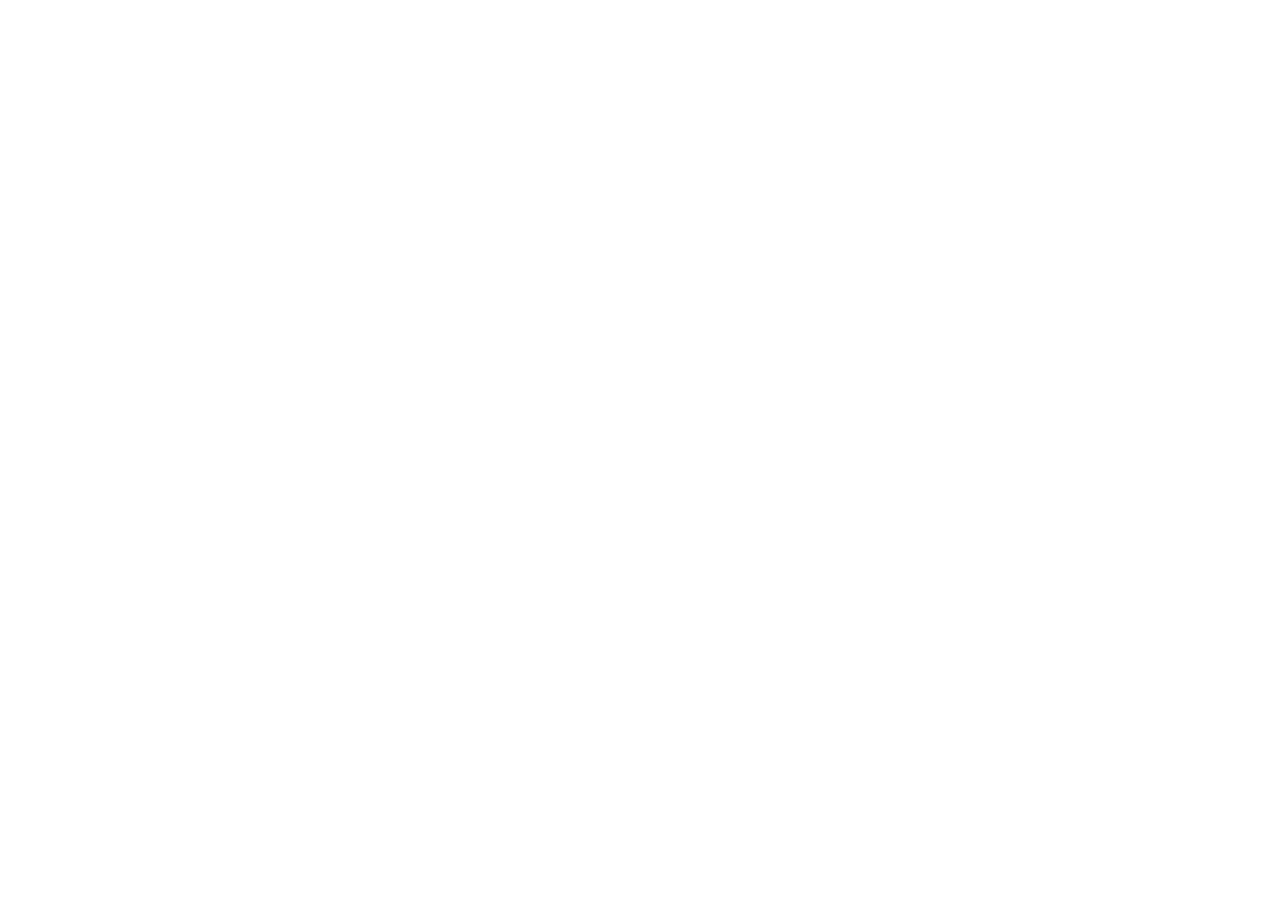
==== goals.html @ 1e7bc643 "Add files via upload" ====
<!doctype html>
<html lang="en" data-page="goals">
<head>
<meta charset="utf-8">
<meta name="viewport" content="width=device-width, initial-scale=1, viewport-fit=cover">
<title>修正 — Movement Goals · 復帰</title>
<script>
/* set theme before paint to avoid flash */
(function(){try{var t=localStorage.getItem('theme');if(!t){t=(window.matchMedia&&matchMedia('(prefers-color-scheme: light)').matches)?'light':'dark';}document.documentElement.setAttribute('data-theme',t);}catch(e){document.documentElement.setAttribute('data-theme','dark');}})();
</script>
<link rel="stylesheet" href="css/tokens.css">
<link rel="stylesheet" href="css/base.css">
<link rel="stylesheet" href="css/components.css">
</head>
<body>
<div id="app"></div>
<script src="js/store.js"></script>
<script src="js/data.js"></script>
<script src="js/theme.js"></script>
<script src="js/components.js"></script>
<script src="js/chrome.js"></script>
<script src="js/goals.page.js"></script>
</body>
</html>
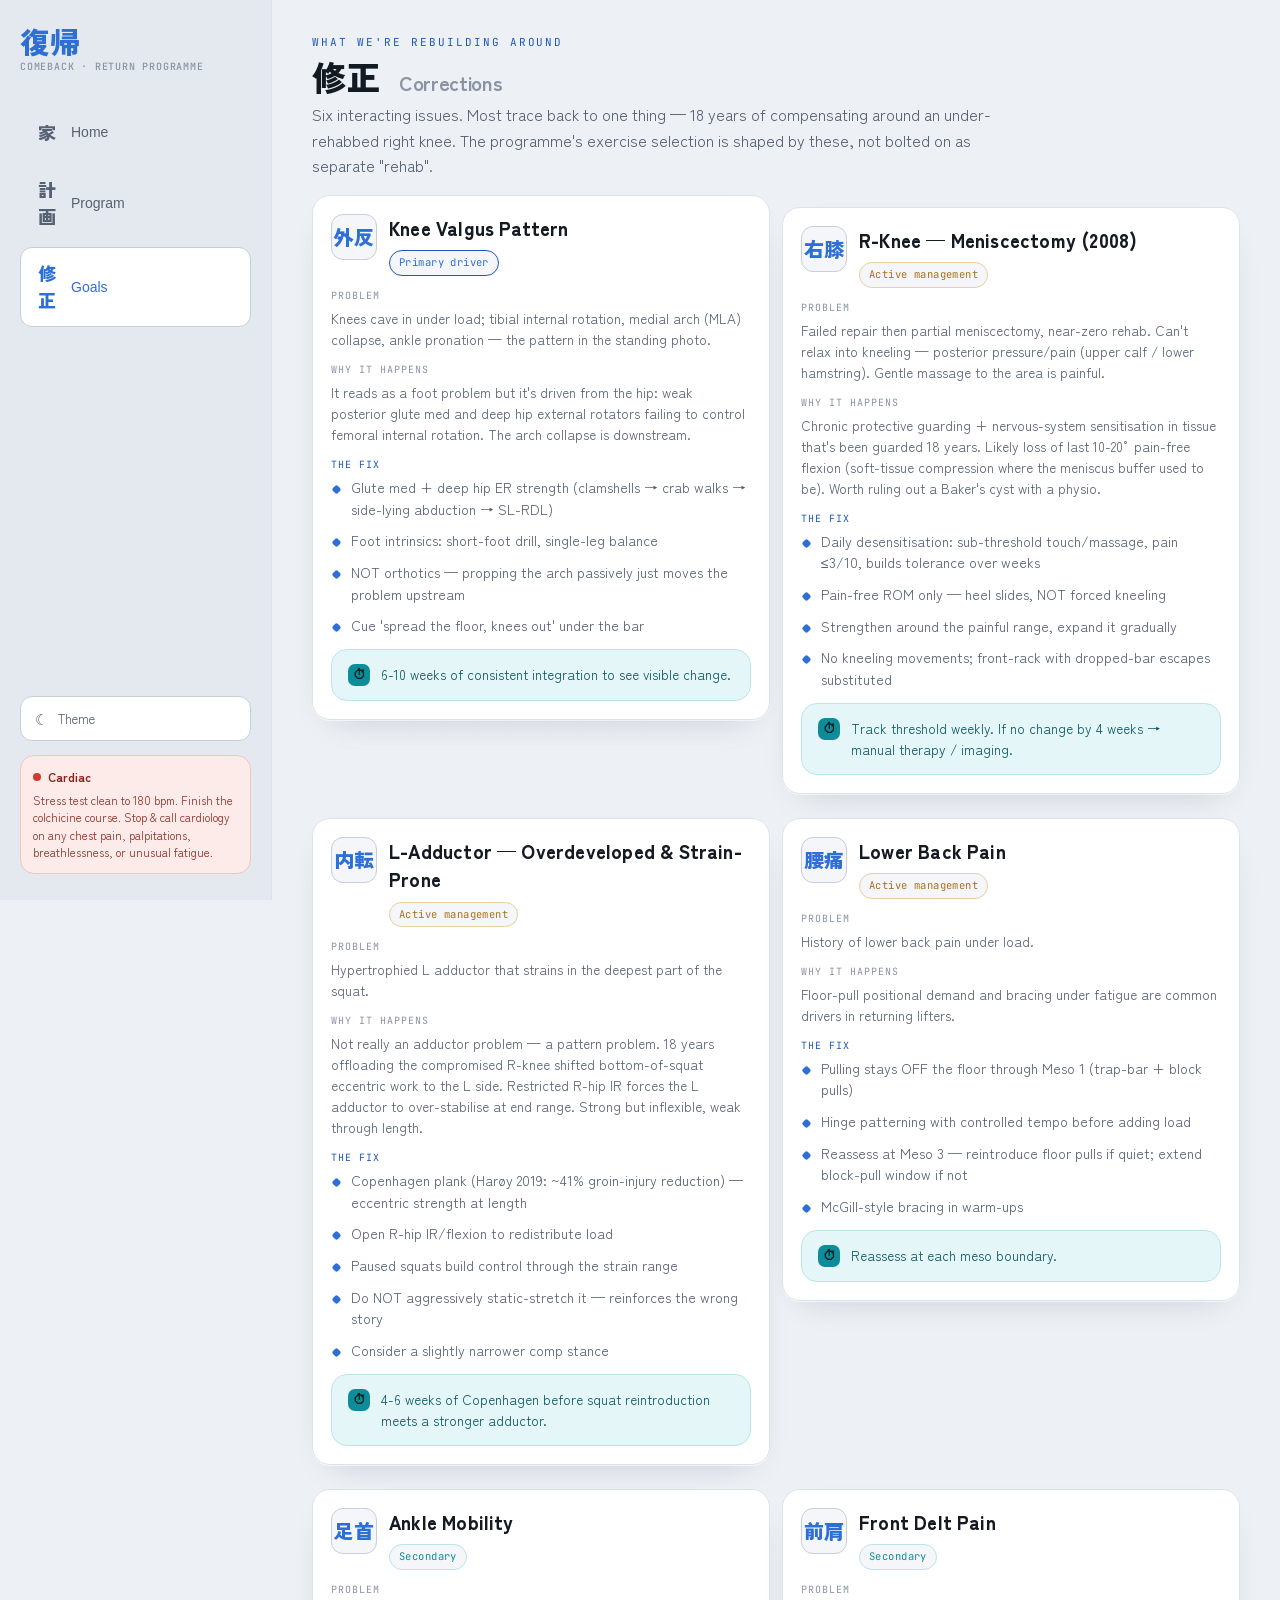
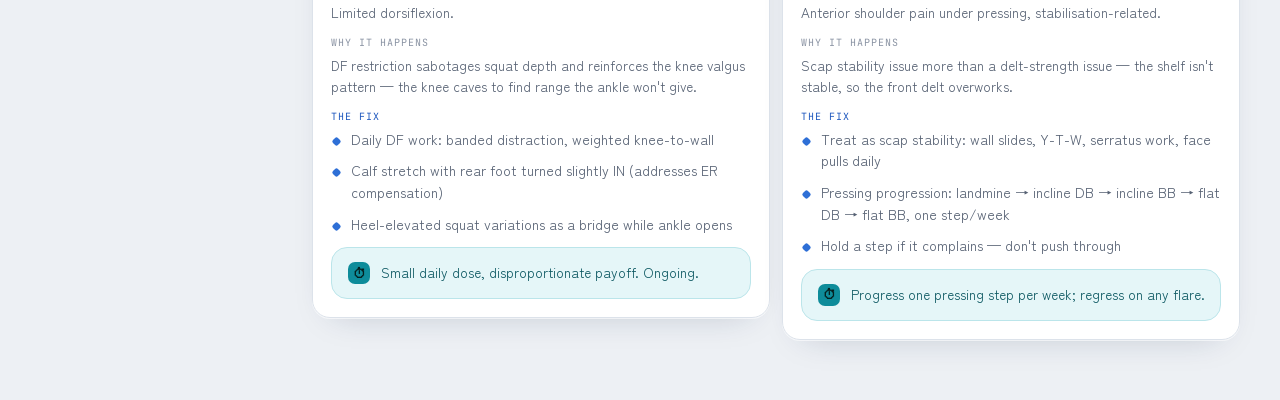
==== commit a8129ace: "Add files via upload" ====
--- a/goals.html
+++ b/goals.html
@@ -8,17 +8,17 @@
 /* set theme before paint to avoid flash */
 (function(){try{var t=localStorage.getItem('theme');if(!t){t=(window.matchMedia&&matchMedia('(prefers-color-scheme: light)').matches)?'light':'dark';}document.documentElement.setAttribute('data-theme',t);}catch(e){document.documentElement.setAttribute('data-theme','dark');}})();
 </script>
-<link rel="stylesheet" href="css/tokens.css">
-<link rel="stylesheet" href="css/base.css">
-<link rel="stylesheet" href="css/components.css">
+<link rel="stylesheet" href="tokens.css">
+<link rel="stylesheet" href="base.css">
+<link rel="stylesheet" href="components.css">
 </head>
 <body>
 <div id="app"></div>
-<script src="js/store.js"></script>
-<script src="js/data.js"></script>
-<script src="js/theme.js"></script>
-<script src="js/components.js"></script>
-<script src="js/chrome.js"></script>
-<script src="js/goals.page.js"></script>
+<script src="store.js"></script>
+<script src="data.js"></script>
+<script src="theme.js"></script>
+<script src="components.js"></script>
+<script src="chrome.js"></script>
+<script src="goals.page.js"></script>
 </body>
 </html>
--- a/tokens.css
+++ b/tokens.css
@@ -0,0 +1,83 @@
+/* ============================================================
+   tokens.css — design tokens
+   Dark is the base (:root). Light applied via [data-theme="light"].
+   The inline bootstrap in each page sets data-theme before paint.
+   ============================================================ */
+@import url('https://fonts.googleapis.com/css2?family=Zen+Kaku+Gothic+New:wght@400;500;700;900&family=JetBrains+Mono:wght@400;500;700&display=swap');
+
+:root{
+  /* type */
+  --display:'Zen Kaku Gothic New','Hiragino Kaku Gothic ProN','Yu Gothic','Noto Sans JP',sans-serif;
+  --mono:'JetBrains Mono','SFMono-Regular',ui-monospace,monospace;
+  --maxw:1180px;
+  --content:780px;
+
+  /* dark palette (default) */
+  --bg:#0B0D10;
+  --bg-2:#0F1217;
+  --card:#14181E;
+  --card-2:#1A1F27;
+  --card-3:#222834;
+  --line:#262C36;
+  --line-2:#333A47;
+  --ink:#E9EDF3;
+  --ink-dim:#9AA3B0;
+  --ink-faint:#5E6675;
+  --accent:#5B9DFF;
+  --accent-2:#3D7DEB;
+  --accent-ink:#06101F;
+  --accent-soft:#0f1a2e;
+  --accent-softline:#1c3a63;
+  --accent-softink:#bcd6ff;
+  --accent-ring:#5b9dff33;
+  --teal:#3CC8D6;
+  --teal-soft:#0c1c1e;
+  --teal-line:#1d4448;
+  --teal-ink:#bfeef2;
+  --warn:#F2B43D;
+  --warn-line:#6b5a2c;
+  --danger:#FF6150;
+  --danger-soft:#241313;
+  --danger-line:#5a2a23;
+  --danger-ink:#ffcfc7;
+  --danger-strong:#fff;
+  --ok:#54D391;
+  --wm:#ffffff08;            /* big watermark glyphs */
+  --glow:#11161f;            /* hero radial glow */
+  --shadow:0 1px 0 rgba(255,255,255,.02), 0 18px 40px -24px rgba(0,0,0,.7);
+}
+
+:root[data-theme="light"]{
+  --bg:#EDF0F4;
+  --bg-2:#E4E9EF;
+  --card:#FFFFFF;
+  --card-2:#F4F6FA;
+  --card-3:#E9EEF4;
+  --line:#DCE2EA;
+  --line-2:#C6CEDA;
+  --ink:#141A22;
+  --ink-dim:#566173;
+  --ink-faint:#8A93A3;
+  --accent:#2E6FD6;
+  --accent-2:#1E58BE;
+  --accent-ink:#FFFFFF;
+  --accent-soft:#EAF1FD;
+  --accent-softline:#C7DBF7;
+  --accent-softink:#1B4FA0;
+  --accent-ring:#2e6fd633;
+  --teal:#0E8C9A;
+  --teal-soft:#E5F6F8;
+  --teal-line:#BBE5EA;
+  --teal-ink:#0A5660;
+  --warn:#A9711A;
+  --warn-line:#E6CFA0;
+  --danger:#D23B2C;
+  --danger-soft:#FCEBE9;
+  --danger-line:#F1C5BF;
+  --danger-ink:#8A2018;
+  --danger-strong:#7A1A12;
+  --ok:#1E9E63;
+  --wm:#0b1b3608;
+  --glow:#ffffff;
+  --shadow:0 1px 0 rgba(255,255,255,.6), 0 14px 34px -22px rgba(20,40,80,.28);
+}
--- a/base.css
+++ b/base.css
@@ -0,0 +1,142 @@
+/* ============================================================
+   base.css — reset, responsive shell, typography
+   ============================================================ */
+*{margin:0;padding:0;box-sizing:border-box;-webkit-tap-highlight-color:transparent}
+html,body{height:100%}
+html{color-scheme:dark light}
+body{
+  font-family:var(--display);
+  background:var(--bg);
+  color:var(--ink);
+  line-height:1.5;
+  -webkit-font-smoothing:antialiased;
+  text-rendering:optimizeLegibility;
+  transition:background .25s ease, color .25s ease;
+}
+a{color:var(--accent);text-decoration:none}
+button{font-family:inherit}
+
+/* ---------- responsive app shell ---------- */
+.app{position:relative;min-height:100dvh;display:flex;flex-direction:column}
+
+/* faint grid texture behind everything */
+.app::before{
+  content:"";position:fixed;inset:0;pointer-events:none;z-index:0;
+  background-image:linear-gradient(var(--line) 1px,transparent 1px),linear-gradient(90deg,var(--line) 1px,transparent 1px);
+  background-size:34px 34px;opacity:.10;
+  -webkit-mask-image:radial-gradient(120% 60% at 50% 0%, #000 0%, transparent 72%);
+  mask-image:radial-gradient(120% 60% at 50% 0%, #000 0%, transparent 72%);
+}
+
+.sidebar{display:none}
+.main{position:relative;z-index:1;flex:1;display:flex;flex-direction:column;min-width:0}
+
+/* top bar (mobile + tablet) */
+.topbar{
+  position:sticky;top:0;z-index:30;display:flex;align-items:center;gap:10px;
+  padding:12px 16px;padding-top:max(12px,env(safe-area-inset-top));
+  background:color-mix(in srgb, var(--bg) 82%, transparent);
+  backdrop-filter:blur(12px);border-bottom:1px solid var(--line);min-height:56px;
+}
+.backbtn{
+  flex:none;width:34px;height:34px;border-radius:10px;border:1px solid var(--line-2);
+  background:var(--card-2);color:var(--ink);font-size:18px;display:flex;align-items:center;justify-content:center;transition:.15s;
+}
+.backbtn:active{transform:scale(.92)}
+.brand-m{font-weight:900;font-size:18px;color:var(--accent)}
+.tb-text{flex:1;min-width:0}
+.crumb{font-family:var(--mono);font-size:11px;letter-spacing:.06em;text-transform:uppercase;color:var(--ink-faint);overflow:hidden;text-overflow:ellipsis;white-space:nowrap}
+.crumb b{color:var(--accent-2)}
+.tb-title{font-weight:900;font-size:15px;letter-spacing:.01em;overflow:hidden;text-overflow:ellipsis;white-space:nowrap}
+.theme-btn-m{
+  flex:none;width:36px;height:36px;border-radius:10px;border:1px solid var(--line-2);
+  background:var(--card-2);color:var(--ink);font-size:15px;cursor:pointer;transition:.15s;
+}
+.theme-btn-m:active{transform:scale(.9)}
+
+/* content area */
+.view{flex:1;position:relative;z-index:1;padding:18px 16px 116px}
+.view>*{max-width:var(--content);margin-inline:auto}
+
+/* bottom tab bar (mobile + tablet) */
+.tabbar{
+  position:sticky;bottom:0;z-index:30;display:grid;grid-template-columns:repeat(3,1fr);
+  background:color-mix(in srgb, var(--bg) 90%, transparent);
+  backdrop-filter:blur(12px);border-top:1px solid var(--line);
+  padding:8px 10px;padding-bottom:max(8px,env(safe-area-inset-bottom));
+}
+.tab-link{display:flex;flex-direction:column;align-items:center;gap:3px;padding:7px 0;color:var(--ink-faint);border-radius:12px;transition:.15s}
+.tab-link .jp{font-weight:900;font-size:17px;line-height:1}
+.tab-link .en{font-family:var(--mono);font-size:9px;letter-spacing:.08em;text-transform:uppercase}
+.tab-link.on{color:var(--accent)}
+.tab-link:active{transform:scale(.94)}
+
+/* ---------- desktop: sidebar layout ---------- */
+@media (min-width:1000px){
+  .app{display:grid;grid-template-columns:272px 1fr;align-items:start}
+  .app::before{mask-image:none;-webkit-mask-image:none;opacity:.05}
+  .sidebar{
+    display:flex;flex-direction:column;position:sticky;top:0;height:100dvh;
+    padding:26px 20px;border-right:1px solid var(--line);background:var(--bg-2);z-index:20;
+  }
+  .brand{font-weight:900;font-size:30px;color:var(--accent);line-height:1;display:flex;flex-direction:column;gap:6px}
+  .brand small{font-family:var(--mono);font-size:10px;font-weight:500;letter-spacing:.08em;color:var(--ink-faint);text-transform:uppercase}
+  .side-nav{display:flex;flex-direction:column;gap:4px;margin-top:34px}
+  .side-link{display:flex;align-items:center;gap:12px;padding:12px 14px;border-radius:12px;color:var(--ink-dim);border:1px solid transparent;transition:.15s}
+  .side-link .jp{font-weight:900;font-size:18px;width:24px;text-align:center}
+  .side-link .en{font-size:14px;font-weight:500}
+  .side-link:hover{background:var(--card);color:var(--ink)}
+  .side-link.on{background:var(--card);color:var(--accent);border-color:var(--line-2)}
+  .side-foot{margin-top:auto;display:flex;flex-direction:column;gap:14px}
+  .theme-btn{display:flex;align-items:center;gap:10px;padding:11px 14px;border-radius:12px;border:1px solid var(--line-2);background:var(--card);color:var(--ink-dim);cursor:pointer;font-size:13px;transition:.15s}
+  .theme-btn:hover{color:var(--ink)}
+  .theme-btn .g{font-size:15px}
+  .side-card{border:1px solid var(--danger-line);background:var(--danger-soft);border-radius:14px;padding:12px}
+  .side-card .sc-t{display:flex;align-items:center;gap:7px;font-weight:700;font-size:12px;color:var(--danger-ink)}
+  .side-card .sc-t .dot{width:8px;height:8px;border-radius:50%;background:var(--danger)}
+  .side-card .sc-x{font-size:11.5px;line-height:1.5;color:var(--danger-ink);margin-top:6px;opacity:.92}
+
+  .topbar{display:none}
+  .tabbar{display:none}
+  .view{padding:34px 40px 60px}
+  .view>*{max-width:var(--maxw);margin-inline:0}
+}
+
+/* ---------- typography ---------- */
+.hero{margin-bottom:4px}
+.kicker{font-family:var(--mono);font-size:11px;letter-spacing:.18em;text-transform:uppercase;color:var(--accent-2);margin-bottom:8px}
+.jp-huge{font-weight:900;font-size:46px;line-height:.96;letter-spacing:-.01em}
+.hero-sub{font-size:20px;color:var(--ink-faint);font-weight:700;margin-left:10px}
+.h1{font-weight:900;font-size:27px;line-height:1.05;letter-spacing:-.01em}
+.h2{font-weight:900;font-size:19px;letter-spacing:.01em}
+.title-jp{display:flex;align-items:baseline;gap:10px}
+.title-jp .tj{color:var(--accent);font-size:30px}
+.sub{color:var(--ink-dim);font-size:14px}
+.lead{color:var(--ink-dim);font-size:14.5px;line-height:1.6}
+.targets{color:var(--ink-dim);font-size:13.5px;line-height:1.6}
+
+@media (min-width:1000px){
+  .jp-huge{font-size:62px}
+  .h1{font-size:34px}
+  .lead{font-size:16px;max-width:680px}
+  .hero{margin-bottom:8px}
+}
+
+/* spacing utilities */
+.mt8{margin-top:8px}.mt12{margin-top:12px}.mt16{margin-top:16px}.mt24{margin-top:24px}
+.tcenter{text-align:center}
+
+/* motion */
+.fade{animation:fade .4s cubic-bezier(.2,.7,.2,1) both}
+.stagger>*{animation:up .5s cubic-bezier(.2,.7,.2,1) both}
+.stagger>*:nth-child(1){animation-delay:.02s}
+.stagger>*:nth-child(2){animation-delay:.06s}
+.stagger>*:nth-child(3){animation-delay:.10s}
+.stagger>*:nth-child(4){animation-delay:.14s}
+.stagger>*:nth-child(5){animation-delay:.18s}
+.stagger>*:nth-child(6){animation-delay:.22s}
+.stagger>*:nth-child(7){animation-delay:.26s}
+.stagger>*:nth-child(n+8){animation-delay:.30s}
+@keyframes fade{from{opacity:0}to{opacity:1}}
+@keyframes up{from{opacity:0;transform:translateY(14px)}to{opacity:1;transform:none}}
+@media (prefers-reduced-motion:reduce){.fade,.stagger>*{animation:none}}
--- a/components.css
+++ b/components.css
@@ -0,0 +1,155 @@
+/* ============================================================
+   components.css — cards, tiles, callouts, movements, bodyweight,
+   weeks, goals, responsive grids. All driven by tokens.
+   ============================================================ */
+
+/* ---- cards ---- */
+.card{background:var(--card);border:1px solid var(--line);border-radius:18px;padding:18px;box-shadow:var(--shadow)}
+.card+.card{margin-top:12px}
+.tap{cursor:pointer;transition:transform .16s, border-color .16s;display:block}
+.tap:active{transform:scale(.99)}
+.tap:hover{border-color:var(--line-2)}
+.nav-card .between{align-items:center}
+.between{display:flex;align-items:center;justify-content:space-between;gap:12px}
+.row{display:flex;align-items:center;gap:12px}
+.chev{flex:none;color:var(--ink-faint);font-size:20px;font-family:var(--mono)}
+
+/* readable width cap for prose-y blocks on big screens */
+@media (min-width:1000px){
+  .lead,.targets{max-width:700px}
+}
+
+/* ---- divider label ---- */
+.dl{display:flex;align-items:center;gap:10px;margin:24px 2px 12px}
+.dl .t{font-family:var(--mono);font-size:11px;letter-spacing:.14em;text-transform:uppercase;color:var(--ink-faint);white-space:nowrap}
+.dl .ln{flex:1;height:1px;background:var(--line)}
+
+/* ---- bullet list ---- */
+.blist{list-style:none;display:flex;flex-direction:column;gap:10px}
+.blist li{position:relative;padding-left:20px;color:var(--ink-dim);font-size:14px;line-height:1.55}
+.blist li::before{content:"";position:absolute;left:2px;top:9px;width:7px;height:7px;border-radius:2px;background:var(--accent);transform:rotate(45deg)}
+.blist strong{color:var(--ink)}
+
+/* ---- callouts ---- */
+.callout{border-radius:16px;padding:14px 14px 14px 16px;border:1px solid;display:flex;gap:11px;align-items:flex-start;margin-top:12px}
+.callout .ic{flex:none;font-family:var(--mono);font-weight:700;font-size:13px;width:22px;height:22px;border-radius:7px;display:flex;align-items:center;justify-content:center}
+.callout .tx{font-size:13.5px;line-height:1.55}
+.callout.acc{background:var(--accent-soft);border-color:var(--accent-softline)}
+.callout.acc .ic{background:var(--accent);color:var(--accent-ink)}
+.callout.acc .tx{color:var(--accent-softink)}
+.callout.acc .tx b{color:var(--accent)}
+.callout.teal{background:var(--teal-soft);border-color:var(--teal-line)}
+.callout.teal .ic{background:var(--teal);color:#04201f}
+.callout.teal .tx{color:var(--teal-ink)}
+.callout.teal .tx b{color:var(--teal)}
+.callout.danger{background:var(--danger-soft);border-color:var(--danger-line)}
+.callout.danger .ic{background:var(--danger);color:#fff}
+.callout.danger .tx{color:var(--danger-ink)}
+.callout.danger .tx b{color:var(--danger-strong)}
+
+/* ---- tags ---- */
+.tags{display:flex;flex-wrap:wrap;gap:6px}
+.tag{font-family:var(--mono);font-size:10.5px;letter-spacing:.04em;padding:4px 9px;border-radius:999px;border:1px solid var(--line-2);color:var(--ink-dim);background:var(--card-2);white-space:nowrap}
+.tag.acc{color:var(--accent);border-color:var(--accent-2)}
+.tag.teal{color:var(--teal);border-color:var(--teal-line)}
+.tag.warn{color:var(--warn);border-color:var(--warn-line)}
+.tag.danger{color:var(--danger);border-color:var(--danger-line)}
+
+/* ---- stats ---- */
+.stats{display:grid;grid-template-columns:repeat(3,1fr);gap:8px;margin-top:12px}
+.stat{background:var(--card-2);border:1px solid var(--line);border-radius:14px;padding:12px 10px;text-align:center}
+.stat .v{font-family:var(--mono);font-weight:700;font-size:18px;color:var(--ink)}
+.stat .k{font-family:var(--mono);font-size:9.5px;letter-spacing:.08em;text-transform:uppercase;color:var(--ink-faint);margin-top:3px}
+@media (min-width:1000px){.stats{max-width:640px}}
+
+/* ---- tiles + responsive grid ---- */
+.grid-tiles{display:grid;grid-template-columns:1fr;gap:10px}
+@media (min-width:1000px){.grid-tiles{grid-template-columns:repeat(auto-fill,minmax(330px,1fr))}}
+.tile{display:flex;align-items:stretch;background:var(--card);border:1px solid var(--line);border-radius:18px;overflow:hidden;box-shadow:var(--shadow)}
+.tile .badge{flex:none;width:64px;display:flex;flex-direction:column;align-items:center;justify-content:center;gap:2px;background:var(--card-2);border-right:1px solid var(--line)}
+.tile .badge .jp{font-weight:900;font-size:20px;color:var(--accent)}
+.tile .badge .en{font-family:var(--mono);font-size:9.5px;color:var(--ink-faint);letter-spacing:.05em}
+.tile .body{flex:1;padding:14px;min-width:0}
+.tile .ttl{font-weight:700;font-size:15.5px;line-height:1.2}
+.tile .meta{font-family:var(--mono);font-size:11px;color:var(--ink-dim);margin-top:4px;letter-spacing:.02em}
+.tile .arr{display:flex;align-items:center;padding-right:14px;color:var(--ink-faint);font-family:var(--mono);font-size:18px}
+
+/* ---- heart banner ---- */
+.heart{border-radius:18px;padding:16px;border:1px solid var(--danger-line);background:var(--danger-soft);position:relative;overflow:hidden}
+.heart::after{content:"心";position:absolute;right:-8px;top:-18px;font-weight:900;font-size:84px;color:var(--wm);pointer-events:none}
+.heart .t{display:flex;align-items:center;gap:8px;font-weight:900;font-size:15px;color:var(--danger-strong)}
+.heart .dot{width:9px;height:9px;border-radius:50%;background:var(--danger);box-shadow:0 0 0 0 var(--danger);animation:hb 2s infinite}
+@keyframes hb{0%{box-shadow:0 0 0 0 color-mix(in srgb,var(--danger) 40%,transparent)}70%{box-shadow:0 0 0 9px transparent}100%{box-shadow:0 0 0 0 transparent}}
+.heart .tx{font-size:13px;color:var(--danger-ink);line-height:1.55;margin-top:8px}
+.heart .tx b{color:var(--danger-strong)}
+@media (min-width:1000px){.heart{max-width:820px}.heart .tx{font-size:14px}}
+
+/* ---- bodyweight widget ---- */
+.bw-big{font-family:var(--mono);font-weight:700;font-size:28px;color:var(--accent)}
+.bw-big span,.bw-mid span{font-size:13px;color:var(--ink-faint)}
+.bw-mid{font-family:var(--mono);font-weight:700;font-size:18px;color:var(--ink-dim)}
+.inrow{display:flex;align-items:center;gap:10px;margin-top:12px}
+.inrow input{
+  flex:1;min-width:0;background:var(--bg-2);border:1px solid var(--line-2);border-radius:12px;
+  color:var(--ink);font-family:var(--mono);font-weight:700;font-size:24px;padding:12px 14px;outline:none;transition:.15s;
+}
+.inrow input:focus{border-color:var(--accent);box-shadow:0 0 0 3px var(--accent-ring)}
+.inrow .unit{font-family:var(--mono);font-weight:700;font-size:16px;color:var(--ink-faint)}
+.inrow button{flex:none;background:var(--accent);color:var(--accent-ink);border:none;border-radius:12px;font-family:var(--mono);font-weight:700;font-size:13px;letter-spacing:.04em;padding:13px 16px;cursor:pointer;transition:.15s}
+.inrow button:active{transform:scale(.95)}
+.inrow button.saved{background:var(--ok);color:#04140c}
+.bw{background:var(--card);border:1px solid var(--line-2);border-radius:18px;padding:16px;position:relative;overflow:hidden;box-shadow:var(--shadow)}
+.bw::after{content:"体重";position:absolute;right:-6px;bottom:-16px;font-weight:900;font-size:72px;color:var(--wm);pointer-events:none}
+.bw .lab{font-family:var(--mono);font-size:10.5px;letter-spacing:.1em;text-transform:uppercase;color:var(--accent-2)}
+.bw .date{font-family:var(--mono);font-size:11px;color:var(--ink-faint);margin-top:2px}
+.bw .hint{font-size:11.5px;color:var(--ink-faint);margin-top:10px;line-height:1.45}
+.bw .hint b{color:var(--ink-dim)}
+@media (min-width:1000px){.bw,.card{max-width:820px}.grid-tiles .tile,.grid-goals .goal{max-width:none}}
+
+/* spark */
+.spark{display:flex;align-items:flex-end;gap:3px;height:40px;margin-top:8px}
+.spark .b{flex:1;background:var(--accent-2);border-radius:2px 2px 0 0;min-height:3px;opacity:.85}
+.spark .b.last{background:var(--accent)}
+
+/* ---- session detail ---- */
+.session{margin-top:4px}
+.sect-head{display:flex;align-items:center;gap:8px;margin:18px 2px 10px}
+.sect-head .sq{width:9px;height:9px;border-radius:2px;background:var(--accent);transform:rotate(45deg)}
+.sect-head .t{font-family:var(--mono);font-size:11px;letter-spacing:.12em;text-transform:uppercase;color:var(--ink)}
+.sect-head.warm .sq{background:var(--teal)}
+.sect-head.acc-s .sq{background:var(--ink-faint)}
+.mv-grid{display:grid;grid-template-columns:1fr;gap:8px}
+@media (min-width:1000px){.mv-grid{grid-template-columns:repeat(auto-fill,minmax(320px,1fr))}.session{max-width:var(--maxw)}}
+.mv{background:var(--card);border:1px solid var(--line);border-radius:14px;padding:12px 13px}
+.mv .top{display:flex;align-items:baseline;justify-content:space-between;gap:10px}
+.mv .nm{font-weight:700;font-size:14.5px;line-height:1.2;color:var(--ink)}
+.mv a.nm{color:var(--accent);border-bottom:1px dashed var(--accent-softline);padding-bottom:1px}
+.mv .var{font-family:var(--mono);font-size:10.5px;color:var(--ink-faint);margin-top:2px}
+.mv .nums{display:flex;gap:6px;flex-wrap:wrap;margin-top:9px}
+.mv .num{font-family:var(--mono);font-size:11px;background:var(--card-2);border:1px solid var(--line);border-radius:7px;padding:3px 7px;color:var(--ink-dim);white-space:nowrap}
+.mv .num b{color:var(--ink);font-weight:700}
+.mv .num.kg b{color:var(--accent)}
+.mv .num.rpe b{color:var(--warn)}
+.mv .num.rpe{color:var(--warn)}
+.mv .nt{font-size:12.5px;color:var(--ink-dim);line-height:1.5;margin-top:9px;padding-top:9px;border-top:1px solid var(--line)}
+.mv .nt .flag{color:var(--danger);font-weight:700}
+
+/* ---- weeks (on meso page) ---- */
+.weeks{display:flex;flex-direction:column;gap:22px}
+.week-block{}
+.week-head{display:flex;align-items:center;gap:12px;margin-bottom:6px}
+.week-head .wh-badge{flex:none;width:48px;height:48px;border-radius:12px;background:var(--card-2);border:1px solid var(--line-2);display:flex;align-items:center;justify-content:center;font-weight:900;font-size:18px;color:var(--accent)}
+.week-head .wh-ttl{font-weight:900;font-size:17px}
+.week-head .wh-meta{font-family:var(--mono);font-size:11px;color:var(--ink-faint);margin-top:2px}
+
+/* ---- goals ---- */
+.grid-goals{display:grid;grid-template-columns:1fr;gap:12px}
+@media (min-width:1000px){.grid-goals{grid-template-columns:repeat(auto-fill,minmax(360px,1fr));align-items:start}}
+.goal{}
+.goal-head{display:flex;align-items:flex-start;gap:12px}
+.goal-jp{flex:none;width:46px;height:46px;border-radius:12px;background:var(--card-2);border:1px solid var(--line-2);display:flex;align-items:center;justify-content:center;font-weight:900;font-size:20px;color:var(--accent)}
+.goal-meta{flex:1;min-width:0}
+.goal-sec{margin-top:12px}
+.goal-lab{font-family:var(--mono);font-size:10px;letter-spacing:.1em;text-transform:uppercase;color:var(--ink-faint);margin-bottom:5px}
+.goal-lab.accent{color:var(--accent-2)}
+.goal-tx{font-size:13.5px;color:var(--ink-dim);line-height:1.55}
